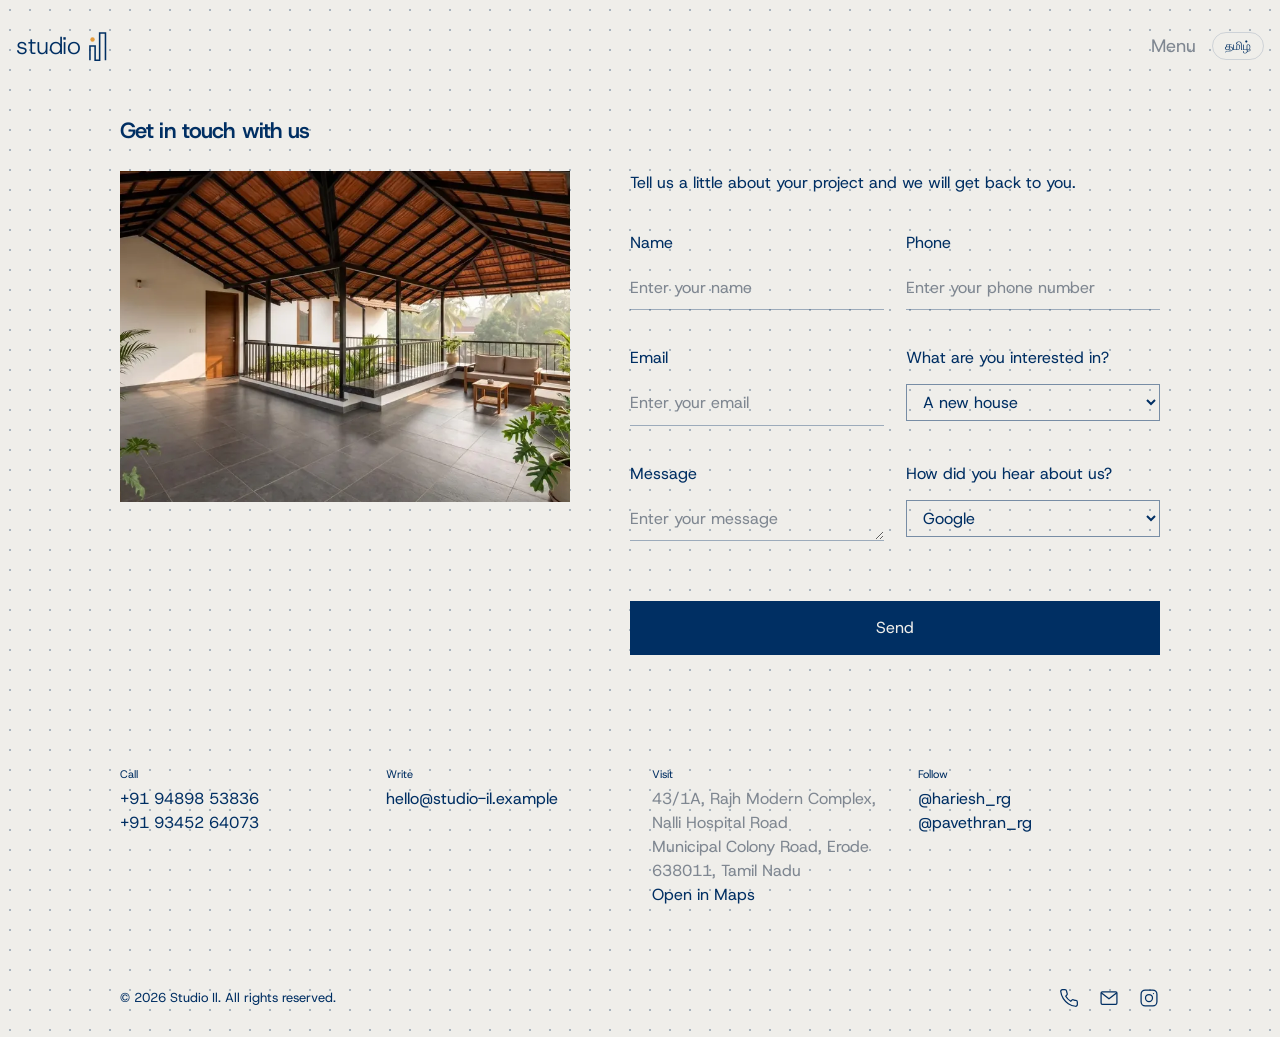
==== contact.html @ d5721cdf "Studio Il website with client editor (Decap CMS) Co-Authored-By: Claude Opus 5.5 <noreply@anthropic." ====
<!doctype html>
<html lang="en">
<head>
  <meta charset="UTF-8">
  <meta name="viewport" content="width=device-width, initial-scale=1">
  <link rel="icon" href="favicon.svg" type="image/svg+xml">
  <title>Contact | Studio Il</title>
  <meta name="description" content="Studio Il is an architecture and interior design practice in Erode, Tamil Nadu.">
  <meta property="og:type" content="website">
  <meta property="og:title" content="Contact | Studio Il">
  <meta property="og:description" content="Studio Il is an architecture and interior design practice in Erode, Tamil Nadu.">
  <meta property="og:image" content="projects/rrav/02.jpg">
  <meta name="twitter:card" content="summary_large_image">
  <meta name="theme-color" content="#002f63">
  <link rel="preconnect" href="https://fonts.googleapis.com">
  <link rel="preconnect" href="https://fonts.gstatic.com" crossorigin>
  <link href="https://fonts.googleapis.com/css2?family=Host+Grotesk:wght@300;400;600&display=swap" rel="stylesheet">
  <script>try{if(localStorage.getItem('il-lang')==='ta')document.documentElement.lang='ta'}catch(e){}</script>
  <link rel="stylesheet" href="styles.css?v=40">
</head>
<body>

  <div class="page">

    <!-- logo left, the word Menu right; the options drop out in its place -->
    <div class="bar">
      <a class="logo" href="index.html" aria-label="Studio Il, home"><span>studio</span><svg viewBox="0 0 34 46" aria-hidden="true"><path d="M3 45V23h8v22h7V3h9v42"/><circle class="sun" cx="7" cy="13" r="3.4"/></svg></a>
      <div class="drop-wrap">
        <button class="menu-word" aria-expanded="false" aria-controls="drop" aria-label="Menu"><span data-i18n>Menu</span><svg viewBox="0 0 24 24" aria-hidden="true"><line x1="18" y1="6" x2="6" y2="18"/><line x1="6" y1="6" x2="18" y2="18"/></svg></button>
        <nav class="drop" id="drop" aria-label="Primary"><a href="index.html" data-i18n>Home</a><a href="projects.html" data-i18n>Projects</a><a href="journal.html" data-i18n>Journal</a><a href="contact.html" aria-current="page" data-i18n>Contact</a></nav>
      </div>
      <button class="lang"></button>
    </div>

    <main class="sheet">
      <h1 class="title" id="c-title" data-i18n>Get in touch with us</h1>
      <div class="touch">
        <div class="touch-pic" id="contact-pic"></div>
        <form class="form" name="contact" method="POST" data-netlify="true" netlify-honeypot="company">
            <input type="hidden" name="form-name" value="contact">
            <p class="form-intro" id="c-intro" data-i18n>Tell us a little about your project and we will get back to you.</p>
            <p class="trap"><label>Company <input name="company" tabindex="-1" autocomplete="off"></label></p>
            <label class="field"><span data-i18n>Name</span><input name="name" type="text" required autocomplete="name" placeholder="Enter your name" data-i18n-ph></label>
            <label class="field"><span data-i18n>Phone</span><input name="phone" type="tel" autocomplete="tel" placeholder="Enter your phone number" data-i18n-ph></label>
            <label class="field"><span data-i18n>Email</span><input name="email" type="email" required autocomplete="email" placeholder="Enter your email" data-i18n-ph></label>
            <label class="field"><span data-i18n>What are you interested in?</span>
              <select name="interest">
                <option data-i18n>A new house</option>
                <option data-i18n>Interiors</option>
                <option data-i18n>An office or shop</option>
                <option data-i18n>Drawings and documentation</option>
                <option data-i18n>Jobs and internships</option>
              </select></label>
            <label class="field"><span data-i18n>Message</span><textarea name="message" rows="1" required placeholder="Enter your message" data-i18n-ph></textarea></label>
            <label class="field"><span data-i18n>How did you hear about us?</span>
              <select name="source">
                <option>Google</option>
                <option>Instagram</option>
                <option data-i18n>Friends or family</option>
                <option data-i18n>Other</option>
              </select></label>
            <button class="send" type="submit" data-i18n>Send</button>
            <p class="form-note" role="status" aria-live="polite"></p>
          </form>
      </div>
      <div class="details" id="details"></div>
    </main>

  </div>


  <footer class="foot">
    <p class="foot-rights">&copy; <span class="year"></span> <span class="foot-name" data-i18n>Studio Il</span>. <span class="foot-rights-text" data-i18n>All rights reserved.</span></p>
    <div class="foot-icons" id="foot-icons"></div>
  </footer>

  <script src="script.js?v=40" defer></script>
</body>
</html>
---- styles.css ----
/* ------------------------------------------------------------------
   STUDIO IL · styles
   Layout, sizes and breakpoints copy the Bayhauz reference page
   (768 / 1024 / 1280): no header bar, logo top-left with the menu under
   it, text | image | text, then one image per row, one-row footer.
   Colour stays Studio Il's: navy on fine dotted paper, one amber dot.
   ------------------------------------------------------------------ */

:root {
  --ink: #002f63;         /* reference: #010101 */
  --muted: #7f8791;       /* reference: #7f7f7f / #828282 */
  --paper: #efeeea;
  --amber: #e39a3b;
  --line: rgba(0, 47, 99, .14);
  --font: 'Host Grotesk', system-ui, -apple-system, 'Segoe UI', sans-serif;
  --ease: cubic-bezier(.2, .7, .2, 1);
}

*, *::before, *::after { box-sizing: border-box; }
html { -webkit-text-size-adjust: 100%; scroll-behavior: smooth; }
body {
  margin: 0;
  font: 400 13px/1.5 var(--font);
  color: var(--muted);
  background-color: var(--paper);
  /* small, crisp, light dots: a hard-edged half-pixel-ish point every 18px */
  background-image: radial-gradient(circle, rgba(0, 47, 99, .3) 0, rgba(0, 47, 99, .3) .9px, transparent 1px);
  background-size: 20px 20px;
  -webkit-font-smoothing: antialiased;
  overflow-x: hidden;
}
body.locked { overflow: hidden; }
img { display: block; max-width: 100%; }
a { color: inherit; text-decoration: none; }
button { font: inherit; color: inherit; background: none; border: 0; padding: 0; cursor: pointer; }
h1, h2, p, ul { margin: 0; padding: 0; }
ul { list-style: none; }
::selection { background: var(--ink); color: var(--paper); }
:focus-visible { outline: 2px solid var(--amber); outline-offset: 3px; }

.page { position: relative; width: 100%; max-width: 1600px; margin: 0 auto; }

/* ---------- Type (reference sizes) ---------- */
.title { font-size: 17px; font-weight: 600; line-height: 1.4; letter-spacing: -.88px; color: var(--ink); }
.credits { display: flex; flex-direction: column; gap: 2px; font-size: 10px; line-height: normal; color: var(--ink); }
.copy { display: flex; flex-direction: column; gap: 16px; }

/* ---------- Logo ---------- */
.logo { display: inline-flex; align-items: flex-end; gap: 8px; font-size: 24px; font-weight: 300; line-height: 1; letter-spacing: -.02em; color: var(--ink); }
.logo svg { width: 22px; height: 30px; fill: none; stroke: currentColor; stroke-width: 2.4; }
.logo .sun { fill: var(--amber); stroke: none; }

/* ---------- Every screen size: logo left, "Menu" right.
   Press it and the options take its place, on one clean sheet of paper;
   an amber dot marks the page you are on. ---------- */
.bar { position: fixed; left: 0; right: 0; top: 0; z-index: 50; display: flex; align-items: center; gap: 16px; padding: 12px 16px; pointer-events: none; }
/* the bar is see-through at the top of the page, so only its own controls take clicks */
.bar > * { pointer-events: auto; }
.drop-open .bar, .scrolled .bar { pointer-events: auto; }
.bar::before { content: ''; position: absolute; z-index: -1; left: 0; right: 0; top: 0; height: 0; background: var(--paper); border-bottom: 1px solid transparent; transition: height .35s var(--ease), border-color .35s; }
/* once the page has scrolled, the bar stays at the top on its own strip of paper */
.scrolled .bar::before { height: 100%; background: rgba(239, 238, 234, .92); backdrop-filter: blur(8px); -webkit-backdrop-filter: blur(8px); }
/* ...and shrinks to a slim line: smaller logo, smaller words, far less padding */
.bar, .bar .logo, .bar .logo svg, .menu-word, .bar .lang { transition: padding .3s var(--ease), height .3s var(--ease), width .3s var(--ease), font-size .3s var(--ease), color .2s, background .25s, border-color .25s; }
.scrolled .bar { padding-top: 8px; padding-bottom: 8px; }
.scrolled .bar .logo { height: 30px; font-size: 18px; gap: 6px; }
.scrolled .bar .logo svg { width: 16px; height: 22px; }
.scrolled .menu-word { height: 30px; font-size: 14px; }
.scrolled .bar .lang { height: 24px; padding: 0 10px; font-size: 11px; }
.scrolled .drop a { font-size: 16px; }
.scrolled.drop-open .bar::before { background: var(--paper); backdrop-filter: none; -webkit-backdrop-filter: none; border-bottom-color: var(--line); }
.bar .logo { height: 60px; align-items: center; margin-right: auto; }
.drop-wrap { position: relative; }
.menu-word { display: flex; align-items: center; justify-content: flex-end; min-width: 28px; height: 34px; font-size: 18px; line-height: 1; color: var(--muted); transition: color .2s; }
.menu-word svg { display: none; width: 24px; height: 24px; fill: none; stroke: currentColor; stroke-width: 1.6; stroke-linecap: round; }
.menu-word:hover { color: var(--ink); }
.drop { position: absolute; top: calc(100% + 14px); right: 0; display: flex; flex-direction: column; align-items: flex-end; gap: 13px; visibility: hidden; }
.drop a { position: relative; font-size: 18px; line-height: 1; color: var(--muted); white-space: nowrap; opacity: 0; transform: translateY(-6px); transition: opacity .3s var(--ease), transform .3s var(--ease), color .2s; }
.drop a:hover, .drop a[aria-current] { color: var(--ink); }
.drop a[aria-current]::after { content: ''; position: absolute; left: calc(100% + 12px); top: 50%; width: 5px; height: 5px; margin-top: -2px; border-radius: 50%; background: var(--amber); }
.drop-open .bar::before { height: var(--drop-h, 300px); border-bottom-color: var(--line); }
/* open: the word becomes a cross */
.drop-open .menu-word { color: var(--ink); }
.drop-open .menu-word span { display: none; }
.drop-open .menu-word svg { display: block; }
.drop-open .drop { visibility: visible; }
.drop-open .drop a { opacity: 1; transform: none; }
.drop-open .drop a:nth-child(2) { transition-delay: .04s; }
.drop-open .drop a:nth-child(3) { transition-delay: .08s; }
.drop-open .drop a:nth-child(4) { transition-delay: .12s; }
.drop-open .drop a:nth-child(5) { transition-delay: .16s; }

.lang { height: 28px; padding: 0 12px; border: 1px solid var(--line); border-radius: 999px; font-size: 12px; color: var(--ink); transition: background .25s, color .25s, border-color .25s; }
.lang:hover { background: var(--ink); border-color: var(--ink); color: var(--paper); }

/* ---------- text | image | text ---------- */
.trio { display: flex; flex-direction: column; align-items: flex-start; gap: 24px; padding: 128px 16px 64px; }
.trio-col { display: flex; flex-direction: column; gap: 16px; width: 100%; }
.trio-pic { flex-shrink: 0; width: 100%; display: flex; justify-content: center; }
.trio-pic > div { position: relative; width: 100%; max-width: 300px; height: 450px; overflow: hidden; background: #e3e1da; }
.trio-pic img { width: 100%; height: 100%; object-fit: cover; }
.spaces { display: flex; flex-direction: column; }
.spaces a { width: fit-content; transition: color .2s; }
.spaces a:hover { color: var(--ink); }
.back { font-size: 10px; color: var(--muted); transition: color .2s; }
.back:hover { color: var(--ink); }

/* ---------- one image per row ---------- */
.shot { display: block; width: 100%; margin-bottom: 40px; padding: 20px 16px; }
.shot > div { display: flex; justify-content: center; width: 100%; overflow: hidden; }
.shot img { width: 100%; height: auto; max-height: 400px; object-fit: contain; }
.shot.plan img { background: #fff; }
button.shot { cursor: zoom-in; }

/* ---------- pages that are a title and a grid ---------- */
.sheet { padding: 128px 16px 64px; }
.sheet > .title { margin-bottom: 24px; }
/* projects page: three filter words, an intro, then tall pictures three across */
.w-filter { display: flex; flex-wrap: wrap; gap: 8px 40px; }
.w-filter a { color: var(--muted); transition: color .2s; }
.w-filter a:hover, .w-filter a[aria-current] { color: var(--ink); }
.w-intro { max-width: 52em; margin: 28px 0 40px; color: var(--ink); }
.works { display: grid; grid-template-columns: 1fr; gap: 40px 24px; }
.work[hidden] { display: none; }
.work .pic { aspect-ratio: 524 / 470; overflow: hidden; background: #e3e1da; }
.work .pic img { width: 100%; height: 100%; object-fit: cover; transition: transform 1s var(--ease); }
.work:hover .pic img { transform: scale(1.02); }
.work .credits { margin-top: 10px; }
.people { display: grid; grid-template-columns: 1fr; gap: 28px 24px; }
.people .name { color: var(--ink); }
.people .credits { margin: 2px 0 8px; }
.next { display: block; padding: 0 16px 64px; }
.next .credits { color: var(--muted); margin-bottom: 4px; }
.next:hover .title { color: var(--muted); }

/* ---------- Journal: one large note, then a 2 x 2 grid.
   No type of its own: headings use .title, small lines use .credits and
   everything else is the landing page's body text. ---------- */
.j-kicker { margin-bottom: 16px; }
/* credit lines here hold a single line, so they flow as text rather than stacking */
.j-kicker.credits, .j-cat.credits, .j-date.credits { display: block; }
.j-title { max-width: 26em; }
.j-sub { margin-top: 16px; max-width: 34em; }
/* each division is its own section, one after another down the page */
.j-section { margin-top: 56px; scroll-margin-top: 110px; }
.j-head { display: flex; align-items: baseline; justify-content: space-between; gap: 16px; padding-bottom: 14px; border-bottom: 1px solid var(--line); }
.j-more { display: inline-block; margin-top: 24px; color: var(--ink); }
.j-more:hover { color: var(--muted); }
.j-kicker a:hover { color: var(--muted); }
.j-empty { margin-top: 40px; }
.j-feature { display: grid; grid-template-columns: 1fr; gap: 20px; margin-top: 28px; }
.j-feature .j-pic { aspect-ratio: 544 / 208; }
.j-pic { display: block; overflow: hidden; background: #e3e1da; }
.j-pic img { width: 100%; height: 100%; object-fit: cover; transition: transform 1s var(--ease); }
a.j-pic:hover img { transform: scale(1.03); }
.j-text { display: flex; flex-direction: column; gap: 12px; }
.j-text .title a:hover { color: var(--muted); }
.j-text p:not(.credits) { max-width: 30em; }
.j-meta { display: flex; align-items: center; justify-content: space-between; margin-top: auto; padding-top: 12px; }
.j-meta a { font-size: 18px; color: var(--ink); transition: transform .3s var(--ease); }
.j-meta a:hover { transform: translateX(4px); }
.j-grid { display: grid; grid-template-columns: 1fr; gap: 36px 40px; margin-top: 36px; padding-top: 36px; border-top: 1px solid var(--line); }
.j-card { display: grid; grid-template-columns: 1fr; gap: 16px; }
.j-card .j-pic { aspect-ratio: 148 / 110; }
.j-pages { display: flex; justify-content: space-between; margin-top: 48px; color: var(--ink); }
.j-pages a:hover { color: var(--muted); }
/* a single note */
.post-head { max-width: 46em; }
.post-head .j-title { margin-top: 12px; }
.post-pic { margin-top: 36px; aspect-ratio: 16 / 8; overflow: hidden; background: #e3e1da; }
.post-pic img { width: 100%; height: 100%; object-fit: cover; }
.post-body { max-width: 40em; margin-top: 36px; display: flex; flex-direction: column; gap: 16px; }
.post-back { display: inline-block; margin-top: 48px; color: var(--ink); }
.post-back:hover { color: var(--muted); }

/* ---------- Contact: picture | form ---------- */
.touch { display: grid; grid-template-columns: 1fr; gap: 28px; align-items: start; }
.touch-pic { aspect-ratio: 730 / 537; overflow: hidden; background: #e3e1da; }
.touch-pic img { width: 100%; height: 100%; object-fit: cover; }
.form { display: grid; grid-template-columns: 1fr; gap: 28px 16px; color: var(--ink); }
.form-intro { grid-column: 1 / -1; }
.field { display: flex; flex-direction: column; gap: 14px; }
.field input, .field textarea, .field select { width: 100%; font-family: var(--font); font-weight: 400; font-size: inherit; line-height: 1.4; color: var(--ink); background: transparent; border: 0; border-bottom: 1px solid rgba(0, 47, 99, .35); border-radius: 0; padding: 8px 0 10px; outline: none; transition: border-color .2s; }
.field textarea { resize: vertical; min-height: 38px; }
.field select { border: 1px solid rgba(0, 47, 99, .5); padding: 6px 12px; cursor: pointer; }
.field input::placeholder, .field textarea::placeholder { color: var(--muted); opacity: 1; }
.field input:focus, .field textarea:focus, .field select:focus { border-color: var(--ink); }
.send { grid-column: 1 / -1; margin-top: 24px; height: 54px; background: var(--ink); color: var(--paper); transition: opacity .2s; }
.send:hover { opacity: .88; }
.send[disabled] { opacity: .5; cursor: default; }
.form-note { grid-column: 1 / -1; min-height: 1.5em; color: var(--ink); margin-top: -12px; }
.trap { position: absolute; left: -9999px; }
.details { display: grid; grid-template-columns: 1fr; gap: 24px; margin-top: 64px; }
.details .credits { margin-bottom: 6px; }
.details a, .details p { display: block; width: fit-content; }
.details a { color: var(--ink); transition: color .2s; }
.details a:hover { color: var(--muted); }

/* ---------- Footer: rights on the left, contact icons on the right ---------- */
.foot { display: flex; align-items: center; justify-content: space-between; gap: 16px; padding: 28px 16px 32px; font-size: 13px; color: var(--ink); }
.foot-icons { display: flex; align-items: center; gap: 18px; }
.foot-icons a { display: grid; place-items: center; width: 22px; height: 22px; color: var(--ink); transition: color .2s, transform .3s var(--ease); }
.foot-icons a:hover { color: var(--amber); transform: translateY(-2px); }
.foot-icons svg { width: 20px; height: 20px; fill: none; stroke: currentColor; stroke-width: 1.5; stroke-linecap: round; stroke-linejoin: round; }

/* ---------- Home: one screen; info on the left, slideshow on the right ---------- */
.home { display: flex; flex-direction: column; gap: 32px; padding: 124px 16px 0; }
.home-info { display: flex; flex-direction: column; gap: 16px; }
.slides { display: flex; flex-direction: column; gap: 14px; min-width: 0; }
.slides-view { position: relative; overflow: hidden; aspect-ratio: 4 / 3; background: #e3e1da; touch-action: pan-y; }
.slides-track { display: flex; height: 100%; transition: transform .7s cubic-bezier(.65, 0, .25, 1); will-change: transform; }
.slide { flex: 0 0 100%; height: 100%; display: block; }
.slide img { width: 100%; height: 100%; object-fit: cover; }
.slide-arrow { position: absolute; top: 50%; width: 30px; height: 30px; margin-top: -15px; display: grid; place-items: center; border-radius: 50%; background: rgba(239, 238, 234, .82); color: var(--ink); opacity: .85; transition: opacity .2s, background .2s; }
.slide-arrow:hover { opacity: 1; background: var(--paper); }
.slide-arrow.go-prev { left: 12px; } .slide-arrow.go-next { right: 12px; }
.slide-arrow svg { width: 14px; height: 14px; fill: none; stroke: currentColor; stroke-width: 1.6; stroke-linecap: round; stroke-linejoin: round; }
.slides-foot { display: flex; align-items: center; justify-content: space-between; gap: 16px; min-height: 18px; }
.slide-cap { color: var(--muted); }
.slide-dots { display: flex; align-items: center; gap: 4px; }
.slide-dots button { width: 18px; height: 18px; display: grid; place-items: center; }
.slide-dots button::before { content: ''; width: 6px; height: 6px; border-radius: 50%; border: 1px solid var(--ink); transition: background .3s, transform .3s; }
.slide-dots button[aria-current="true"]::before { background: var(--ink); transform: scale(1.15); }

/* ---------- Cursor: a small navy dot inside a fine ring that trails it ---------- */
.has-cursor, .has-cursor * { cursor: none !important; }
.has-cursor input, .has-cursor textarea, .has-cursor select { cursor: auto !important; }
.cursor-dot, .cursor-ring { position: fixed; left: 0; top: 0; z-index: 200; pointer-events: none; border-radius: 50%; opacity: 0; transition: opacity .2s; }
.cursor-dot { width: 5px; height: 5px; margin: -2.5px 0 0 -2.5px; background: var(--ink); }
.cursor-ring { width: 30px; height: 30px; margin: -15px 0 0 -15px; border: 1px solid var(--ink); transition: opacity .2s, width .25s var(--ease), height .25s var(--ease), margin .25s var(--ease), border-color .25s; }
.cursor-on .cursor-dot, .cursor-on .cursor-ring { opacity: 1; }
.cursor-link .cursor-ring { width: 44px; height: 44px; margin: -22px 0 0 -22px; border-color: var(--amber); }
.cursor-text .cursor-dot, .cursor-text .cursor-ring { opacity: 0; }

/* ---------- Lightbox ---------- */
.lightbox { position: fixed; inset: 0; z-index: 120; background: rgba(0, 24, 52, .97); display: grid; place-items: center; opacity: 0; visibility: hidden; transition: opacity .3s, visibility .3s; }
.lightbox.open { opacity: 1; visibility: visible; }
.lightbox img { max-width: 88vw; max-height: 82vh; }
.lightbox button { position: absolute; color: var(--paper); font-size: 16px; padding: 16px; }
.lb-close { top: 8px; right: 16px; }
.lb-prev, .lb-next { bottom: 56px; font-size: 20px !important; }
.lb-prev { left: 8px; } .lb-next { right: 8px; }
.lb-cap { position: absolute; bottom: 24px; left: 0; right: 0; text-align: center; font-size: 11px; color: rgba(239, 238, 234, .7); }

/* ---------- Tamil ---------- */
:lang(ta) body { font-family: 'Noto Sans Tamil', var(--font); line-height: 1.65; }
:lang(ta) .title { letter-spacing: 0; }
:lang(ta) .credits { font-size: 12px; }
:lang(ta) .logo, :lang(ta) .lang { font-family: var(--font); }

/* ---------- sm 640 ---------- */
@media (min-width: 640px) {
  .shot img { max-height: 500px; }
  .people { grid-template-columns: repeat(2, minmax(0, 1fr)); }
}

/* ---------- md 768 ---------- */
@media (min-width: 768px) {
  .j-feature { grid-template-columns: minmax(0, 544fr) minmax(0, 200fr); gap: 28px; }
  .j-feature .j-text { padding-top: 6px; }
  .j-grid { grid-template-columns: repeat(2, minmax(0, 1fr)); }
  .j-card { grid-template-columns: minmax(0, 148fr) minmax(0, 166fr); gap: 24px; }
  .foot { padding: 28px 80px 32px; }
  .home { padding: 144px 80px 0; }
  body { font-size: 14px; }
  .title { font-size: 18px; }
  .credits { font-size: 11px; }
  .copy, .trio-col { gap: 20px; }
  .bar .logo { height: 64px; }
  .trio { gap: 32px; padding: 144px 80px 80px; }
  .trio-pic > div { max-width: 470px; }
  .shot { margin-bottom: 80px; padding: 40px 80px; }
  .shot img { max-height: 600px; }
  .sheet { padding: 144px 80px 80px; }
  .next { padding: 0 80px 80px; }
  .works { grid-template-columns: repeat(2, minmax(0, 1fr)); gap: 48px 40px; }
  .form { grid-template-columns: 1fr 1fr; gap: 36px 22px; }
  .details { grid-template-columns: repeat(2, minmax(0, 1fr)); }
  .lb-prev, .lb-next { bottom: auto; top: 50%; transform: translateY(-50%); }
}

/* ---------- lg 1024: the desktop layout ---------- */
@media (min-width: 1024px) {
  .works { grid-template-columns: repeat(3, minmax(0, 1fr)); }
  .foot { padding: 0 128px 28px; }
  /* home fits the screen: no scrolling, the slideshow takes what is left */
  .home-page { height: 100vh; height: 100svh; overflow: hidden; display: flex; flex-direction: column; }
  .home-page .page { flex: 1; min-height: 0; display: flex; flex-direction: column; }
  .home { flex: 1; min-height: 0; flex-direction: row; align-items: stretch; gap: 48px; padding: 136px 128px 20px; }
  .home-info { flex: 0 0 300px; justify-content: flex-start; padding-top: 4px; }
  .slides { flex: 1; min-height: 0; }
  .slides-view { flex: 1; min-height: 0; aspect-ratio: auto; }
  .slide-arrow { width: 32px; height: 32px; margin-top: -16px; }
  .slide-arrow.go-prev { left: 18px; } .slide-arrow.go-next { right: 18px; }
  body { font-size: 15px; }
  .title { font-size: 20px; }
  .bar { padding: 14px 16px; }
  .trio { flex-direction: row; padding: 100px 128px 80px; }
  .trio-col { flex: 1 1 0; min-width: 0; width: auto; }
  .trio-pic { width: auto; justify-content: flex-start; }
  /* reference: a fixed 750 x 700 picture; it scales down on narrower desktops instead of overflowing */
  .trio-pic > div { width: min(750px, 52vw); max-width: none; height: auto; aspect-ratio: 750 / 700; }
  .shot { margin-bottom: 120px; padding: 40px 96px; }
  .shot img { max-height: 800px; }
  .sheet { padding: 100px 128px 80px; }
  .next { padding: 0 128px 80px; }
  .people { grid-template-columns: repeat(3, minmax(0, 1fr)); gap: 40px 32px; }
  .touch { grid-template-columns: minmax(0, 730fr) minmax(0, 860fr); gap: 60px; }
  .details { grid-template-columns: repeat(4, minmax(0, 1fr)); }
}

/* ---------- xl 1280 ---------- */
@media (min-width: 1280px) {
  .foot { padding: 0 120px 28px; }
  .home { padding: 136px 120px 20px; gap: 64px; }
  .home-info { flex-basis: 320px; }
  body { font-size: 16px; }
  .title { font-size: 22px; }
  .trio { gap: 48px; padding: 120px 120px 80px; }
  .shot { padding: 40px 100px; }
  .sheet { padding: 120px 120px 80px; }
  .next { padding: 0 120px 80px; }
}

@media (prefers-reduced-motion: reduce) {
  html { scroll-behavior: auto; }
  *, *::before, *::after { transition-duration: .01ms !important; }
}

/* ---------- content starts just below the (now slimmer) top bar ---------- */
.home, .trio, .sheet { padding-top: 104px; }
@media (min-width: 768px) { .home, .trio, .sheet { padding-top: 116px; } }
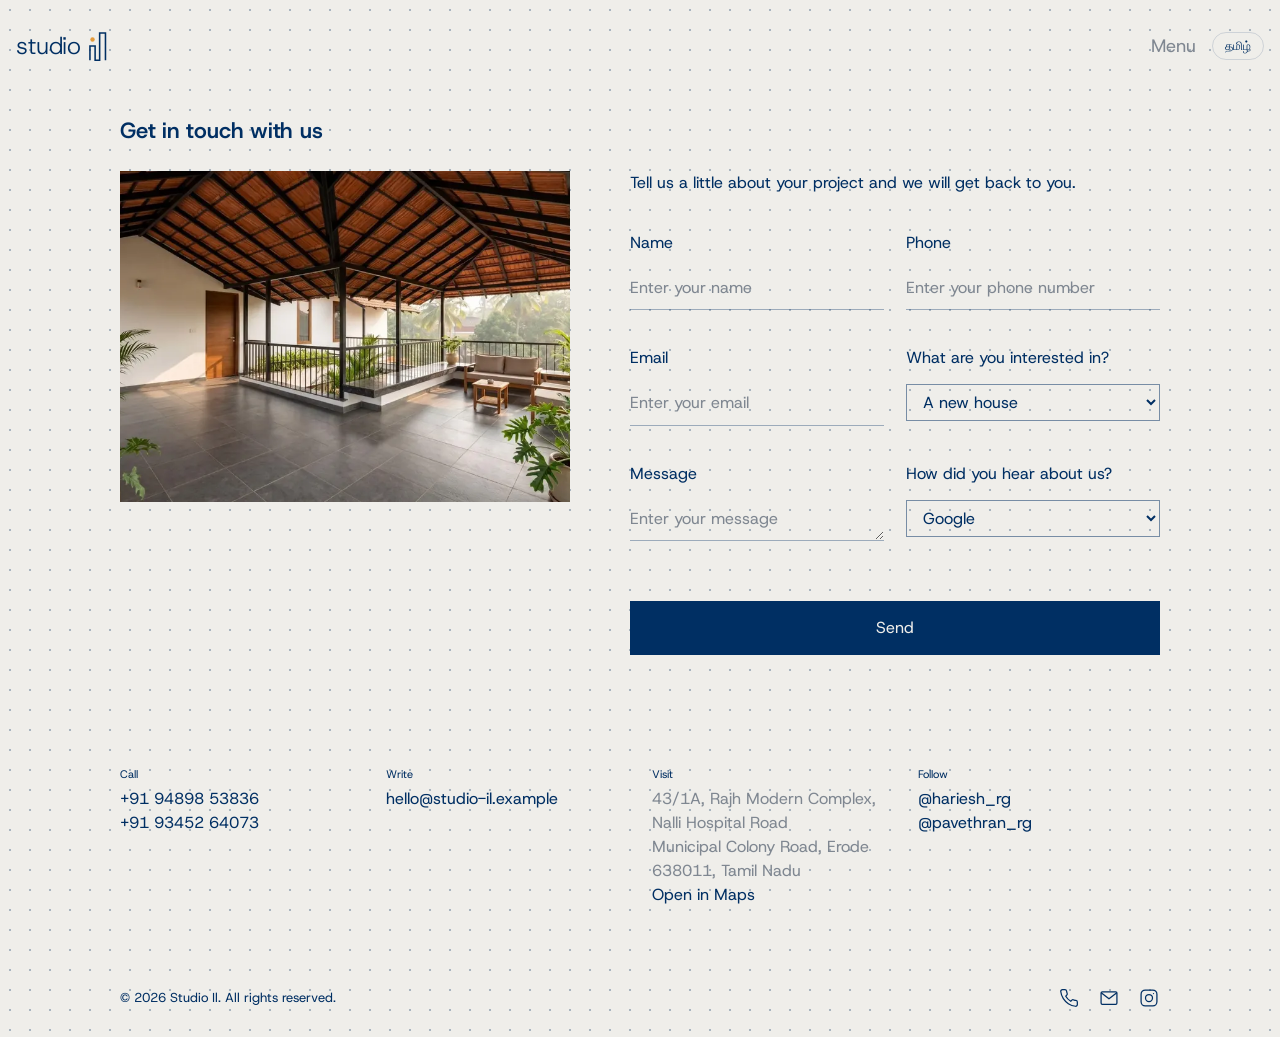
==== commit 60ffcfb7: "Move editor to studioil.in and pavethranrg/studio-il; looser heading spacing; tidier project pages o" ====
--- a/contact.html
+++ b/contact.html
@@ -16,7 +16,7 @@
   <link rel="preconnect" href="https://fonts.gstatic.com" crossorigin>
   <link href="https://fonts.googleapis.com/css2?family=Host+Grotesk:wght@300;400;600&display=swap" rel="stylesheet">
   <script>try{if(localStorage.getItem('il-lang')==='ta')document.documentElement.lang='ta'}catch(e){}</script>
-  <link rel="stylesheet" href="styles.css?v=40">
+  <link rel="stylesheet" href="styles.css?v=44">
 </head>
 <body>
 
@@ -36,8 +36,7 @@
       <h1 class="title" id="c-title" data-i18n>Get in touch with us</h1>
       <div class="touch">
         <div class="touch-pic" id="contact-pic"></div>
-        <form class="form" name="contact" method="POST" data-netlify="true" netlify-honeypot="company">
-            <input type="hidden" name="form-name" value="contact">
+        <form class="form" name="contact" method="POST">
             <p class="form-intro" id="c-intro" data-i18n>Tell us a little about your project and we will get back to you.</p>
             <p class="trap"><label>Company <input name="company" tabindex="-1" autocomplete="off"></label></p>
             <label class="field"><span data-i18n>Name</span><input name="name" type="text" required autocomplete="name" placeholder="Enter your name" data-i18n-ph></label>
@@ -74,6 +73,6 @@
     <div class="foot-icons" id="foot-icons"></div>
   </footer>
 
-  <script src="script.js?v=40" defer></script>
+  <script src="script.js?v=44" defer></script>
 </body>
 </html>
--- a/styles.css
+++ b/styles.css
@@ -41,7 +41,7 @@
 .page { position: relative; width: 100%; max-width: 1600px; margin: 0 auto; }
 
 /* ---------- Type (reference sizes) ---------- */
-.title { font-size: 17px; font-weight: 600; line-height: 1.4; letter-spacing: -.88px; color: var(--ink); }
+.title { font-size: 17px; font-weight: 600; line-height: 1.4; letter-spacing: -.01em; color: var(--ink); }
 .credits { display: flex; flex-direction: column; gap: 2px; font-size: 10px; line-height: normal; color: var(--ink); }
 .copy { display: flex; flex-direction: column; gap: 16px; }
 
@@ -111,6 +111,19 @@
 .shot img { width: 100%; height: auto; max-height: 400px; object-fit: contain; }
 .shot.plan img { background: #fff; }
 button.shot { cursor: zoom-in; }
+.space-name { display: none; }
+
+/* phones: rooms as a two-column index, and each room's pictures grouped under its name */
+@media (max-width: 767px) {
+  .trio { padding-bottom: 32px; }
+  .trio-pic > div { max-width: none; height: auto; aspect-ratio: 4 / 5; }
+  .spaces { display: grid; grid-template-columns: 1fr 1fr; column-gap: 16px; }
+  .spaces a { width: auto; padding: 10px 0; border-top: 1px solid var(--line); }
+  .space { padding: 0 16px; margin-bottom: 48px; scroll-margin-top: 72px; }
+  .space-name { display: block; padding-top: 12px; margin-bottom: 12px; border-top: 1px solid var(--line); }
+  .space .shot { padding: 0; margin-bottom: 8px; }
+  .space .shot img { max-height: 70svh; }
+}
 
 /* ---------- pages that are a title and a grid ---------- */
 .sheet { padding: 128px 16px 64px; }
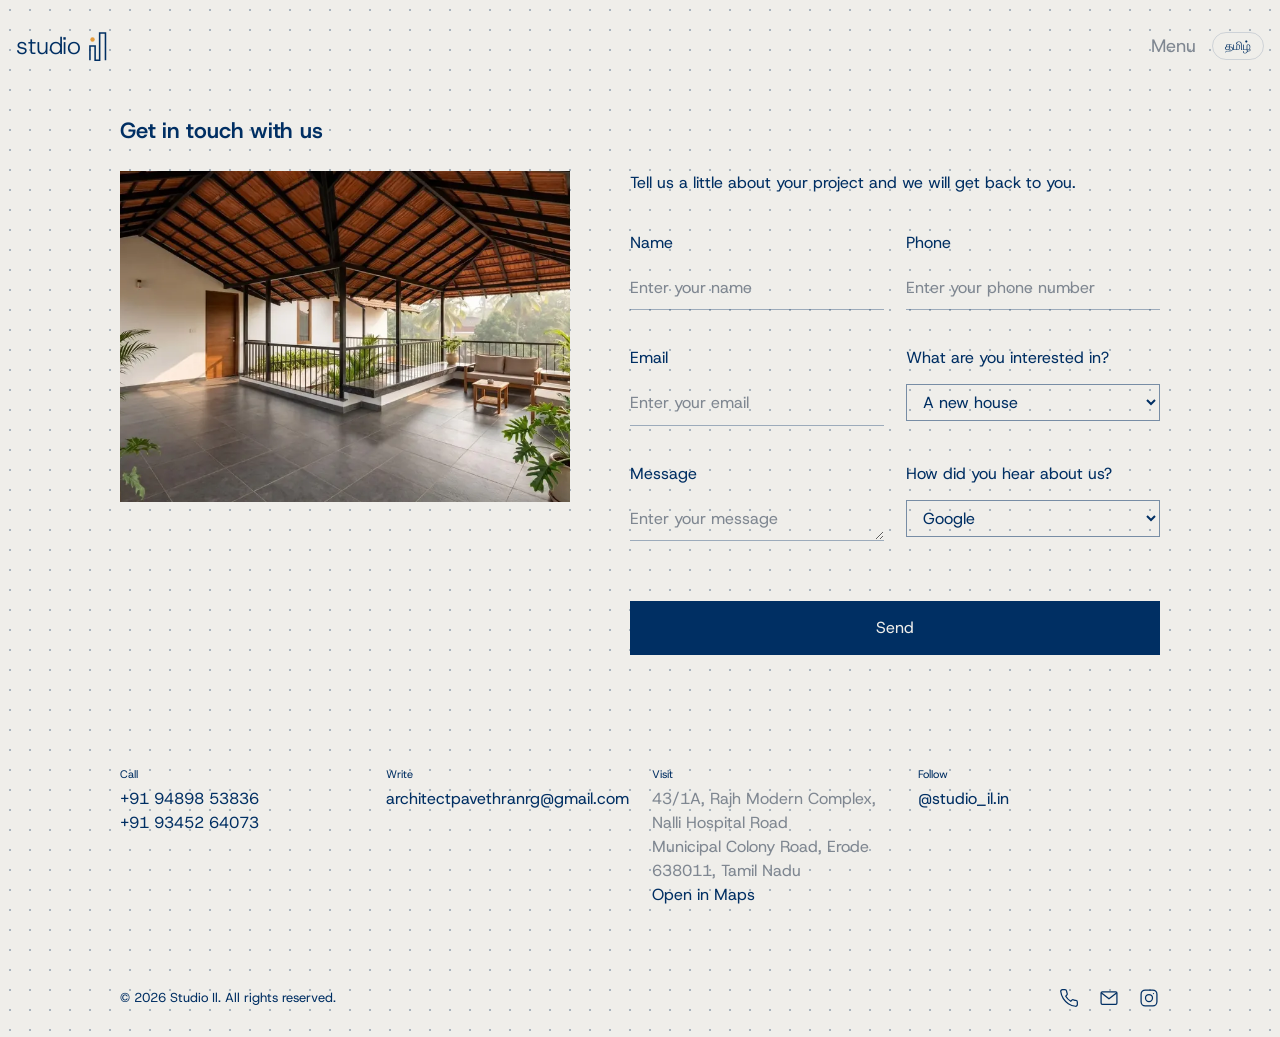
==== commit ba3edafd: "Projects: Upcoming/Completed filters, square grid four across; Instagram @studio_il.in Co-Authored-B" ====
--- a/contact.html
+++ b/contact.html
@@ -16,7 +16,7 @@
   <link rel="preconnect" href="https://fonts.gstatic.com" crossorigin>
   <link href="https://fonts.googleapis.com/css2?family=Host+Grotesk:wght@300;400;600&display=swap" rel="stylesheet">
   <script>try{if(localStorage.getItem('il-lang')==='ta')document.documentElement.lang='ta'}catch(e){}</script>
-  <link rel="stylesheet" href="styles.css?v=44">
+  <link rel="stylesheet" href="styles.css?v=45">
 </head>
 <body>
 
@@ -73,6 +73,6 @@
     <div class="foot-icons" id="foot-icons"></div>
   </footer>
 
-  <script src="script.js?v=44" defer></script>
+  <script src="script.js?v=45" defer></script>
 </body>
 </html>
--- a/styles.css
+++ b/styles.css
@@ -133,9 +133,11 @@
 .w-filter a { color: var(--muted); transition: color .2s; }
 .w-filter a:hover, .w-filter a[aria-current] { color: var(--ink); }
 .w-intro { max-width: 52em; margin: 28px 0 40px; color: var(--ink); }
-.works { display: grid; grid-template-columns: 1fr; gap: 40px 24px; }
+.w-empty { color: var(--muted); }
+.w-filter.all a { color: var(--ink); }
+.works { display: grid; grid-template-columns: repeat(2, minmax(0, 1fr)); gap: 28px 12px; }
 .work[hidden] { display: none; }
-.work .pic { aspect-ratio: 524 / 470; overflow: hidden; background: #e3e1da; }
+.work .pic { aspect-ratio: 1 / 1; overflow: hidden; background: #e3e1da; }
 .work .pic img { width: 100%; height: 100%; object-fit: cover; transition: transform 1s var(--ease); }
 .work:hover .pic img { transform: scale(1.02); }
 .work .credits { margin-top: 10px; }
@@ -286,7 +288,7 @@
   .shot img { max-height: 600px; }
   .sheet { padding: 144px 80px 80px; }
   .next { padding: 0 80px 80px; }
-  .works { grid-template-columns: repeat(2, minmax(0, 1fr)); gap: 48px 40px; }
+  .works { grid-template-columns: repeat(3, minmax(0, 1fr)); gap: 40px 24px; }
   .form { grid-template-columns: 1fr 1fr; gap: 36px 22px; }
   .details { grid-template-columns: repeat(2, minmax(0, 1fr)); }
   .lb-prev, .lb-next { bottom: auto; top: 50%; transform: translateY(-50%); }
@@ -294,7 +296,7 @@
 
 /* ---------- lg 1024: the desktop layout ---------- */
 @media (min-width: 1024px) {
-  .works { grid-template-columns: repeat(3, minmax(0, 1fr)); }
+  .works { grid-template-columns: repeat(4, minmax(0, 1fr)); gap: 48px 32px; }
   .foot { padding: 0 128px 28px; }
   /* home fits the screen: no scrolling, the slideshow takes what is left */
   .home-page { height: 100vh; height: 100svh; overflow: hidden; display: flex; flex-direction: column; }
